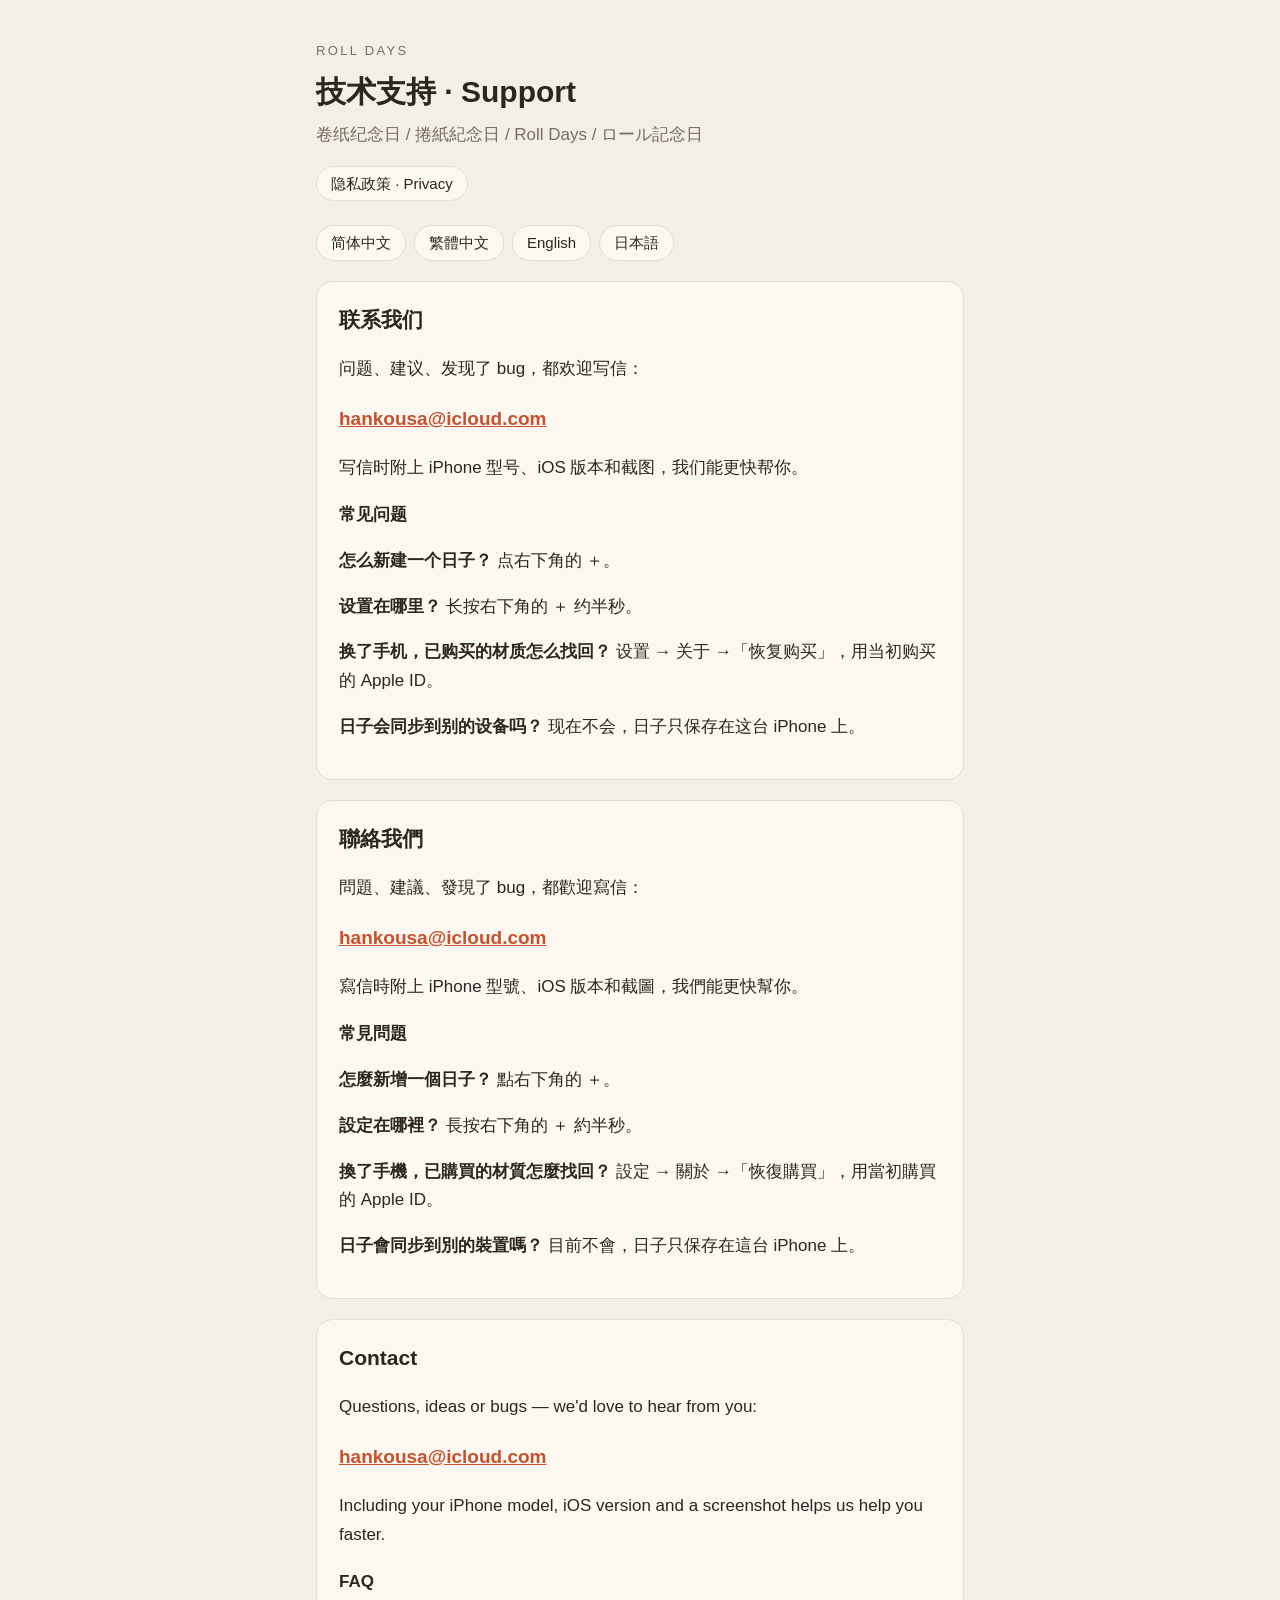
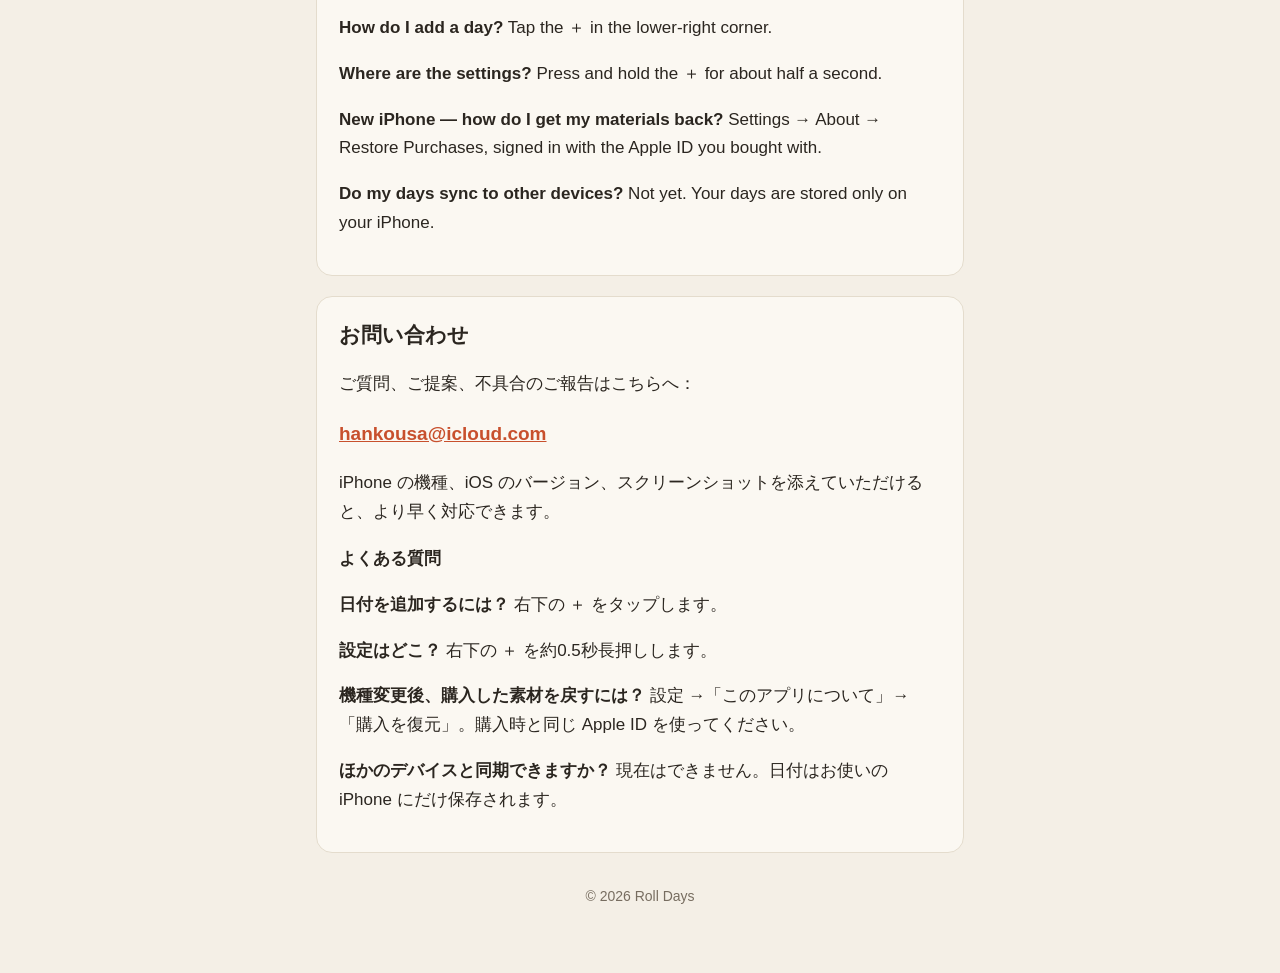
==== index.html @ dacdedac "卷纸纪念日：技术支持页和隐私政策页（四种语言） Co-Authored-By: Claude Opus 5.5 <noreply@anthropic.com>" ====
<!doctype html>
<html lang="zh-Hans">
<head>
<meta charset="utf-8">
<meta name="viewport" content="width=device-width, initial-scale=1">
<title>卷纸纪念日 · 技术支持 | Roll Days Support</title>
<link rel="stylesheet" href="style.css">
</head>
<body>
<main>
<header>
  <p class="brand">ROLL DAYS</p>
  <h1>技术支持 · Support</h1>
  <p>卷纸纪念日 / 捲紙紀念日 / Roll Days / ロール記念日</p>
  <nav class="pages"><a href="privacy.html">隐私政策 · Privacy</a></nav>
  <nav class="lang">
    <a href="#zh-hans">简体中文</a><a href="#zh-hant">繁體中文</a><a href="#en">English</a><a href="#ja">日本語</a>
  </nav>
</header>

<section id="zh-hans" lang="zh-Hans">
  <h2>联系我们</h2>
  <p>问题、建议、发现了 bug，都欢迎写信：</p>
  <p class="mail"><a href="mailto:hankousa@icloud.com">hankousa@icloud.com</a></p>
  <p>写信时附上 iPhone 型号、iOS 版本和截图，我们能更快帮你。</p>
  <h3>常见问题</h3>
  <p><strong>怎么新建一个日子？</strong> 点右下角的 ＋。</p>
  <p><strong>设置在哪里？</strong> 长按右下角的 ＋ 约半秒。</p>
  <p><strong>换了手机，已购买的材质怎么找回？</strong> 设置 → 关于 →「恢复购买」，用当初购买的 Apple ID。</p>
  <p><strong>日子会同步到别的设备吗？</strong> 现在不会，日子只保存在这台 iPhone 上。</p>
</section>

<section id="zh-hant" lang="zh-Hant">
  <h2>聯絡我們</h2>
  <p>問題、建議、發現了 bug，都歡迎寫信：</p>
  <p class="mail"><a href="mailto:hankousa@icloud.com">hankousa@icloud.com</a></p>
  <p>寫信時附上 iPhone 型號、iOS 版本和截圖，我們能更快幫你。</p>
  <h3>常見問題</h3>
  <p><strong>怎麼新增一個日子？</strong> 點右下角的 ＋。</p>
  <p><strong>設定在哪裡？</strong> 長按右下角的 ＋ 約半秒。</p>
  <p><strong>換了手機，已購買的材質怎麼找回？</strong> 設定 → 關於 →「恢復購買」，用當初購買的 Apple ID。</p>
  <p><strong>日子會同步到別的裝置嗎？</strong> 目前不會，日子只保存在這台 iPhone 上。</p>
</section>

<section id="en" lang="en">
  <h2>Contact</h2>
  <p>Questions, ideas or bugs — we'd love to hear from you:</p>
  <p class="mail"><a href="mailto:hankousa@icloud.com">hankousa@icloud.com</a></p>
  <p>Including your iPhone model, iOS version and a screenshot helps us help you faster.</p>
  <h3>FAQ</h3>
  <p><strong>How do I add a day?</strong> Tap the ＋ in the lower-right corner.</p>
  <p><strong>Where are the settings?</strong> Press and hold the ＋ for about half a second.</p>
  <p><strong>New iPhone — how do I get my materials back?</strong> Settings → About → Restore Purchases, signed in with the Apple ID you bought with.</p>
  <p><strong>Do my days sync to other devices?</strong> Not yet. Your days are stored only on your iPhone.</p>
</section>

<section id="ja" lang="ja">
  <h2>お問い合わせ</h2>
  <p>ご質問、ご提案、不具合のご報告はこちらへ：</p>
  <p class="mail"><a href="mailto:hankousa@icloud.com">hankousa@icloud.com</a></p>
  <p>iPhone の機種、iOS のバージョン、スクリーンショットを添えていただけると、より早く対応できます。</p>
  <h3>よくある質問</h3>
  <p><strong>日付を追加するには？</strong> 右下の ＋ をタップします。</p>
  <p><strong>設定はどこ？</strong> 右下の ＋ を約0.5秒長押しします。</p>
  <p><strong>機種変更後、購入した素材を戻すには？</strong> 設定 →「このアプリについて」→「購入を復元」。購入時と同じ Apple ID を使ってください。</p>
  <p><strong>ほかのデバイスと同期できますか？</strong> 現在はできません。日付はお使いの iPhone にだけ保存されます。</p>
</section>

<footer>© 2026 Roll Days</footer>
</main>
</body>
</html>
---- style.css ----
:root {
  --bg: #f4efe6; --card: #fbf8f2; --ink: #2b2620; --muted: #776d60;
  --accent: #c8502d; --line: #e4dccd;
}
@media (prefers-color-scheme: dark) {
  :root { --bg: #1d1a16; --card: #26221d; --ink: #eee6da; --muted: #a89c8c; --accent: #e9774f; --line: #3a342c; }
}
* { box-sizing: border-box; }
body {
  margin: 0; background: var(--bg); color: var(--ink);
  font: 17px/1.7 -apple-system, BlinkMacSystemFont, "PingFang SC", "Hiragino Sans", "Noto Sans CJK SC", sans-serif;
}
main { max-width: 680px; margin: 0 auto; padding: 40px 16px 64px; }
header .brand { font-size: 13px; letter-spacing: .18em; color: var(--muted); margin: 0; }
header h1 { font-size: 30px; margin: 4px 0 4px; }
header p { margin: 0; color: var(--muted); }
nav.lang { display: flex; flex-wrap: wrap; gap: 8px; margin: 24px 0 8px; }
nav.lang a, nav.pages a {
  color: var(--ink); text-decoration: none; border: 1px solid var(--line);
  background: var(--card); border-radius: 999px; padding: 4px 14px; font-size: 15px;
}
nav.pages { display: flex; gap: 8px; margin-top: 16px; }
section {
  background: var(--card); border: 1px solid var(--line); border-radius: 16px;
  padding: 20px 22px; margin-top: 20px;
}
section h2 { font-size: 21px; margin: 0 0 8px; }
section h3 { font-size: 17px; margin: 18px 0 4px; }
section ul { padding-left: 1.2em; margin: 8px 0; }
a { color: var(--accent); }
.mail { font-size: 19px; font-weight: 600; }
footer { margin-top: 32px; color: var(--muted); font-size: 14px; text-align: center; }
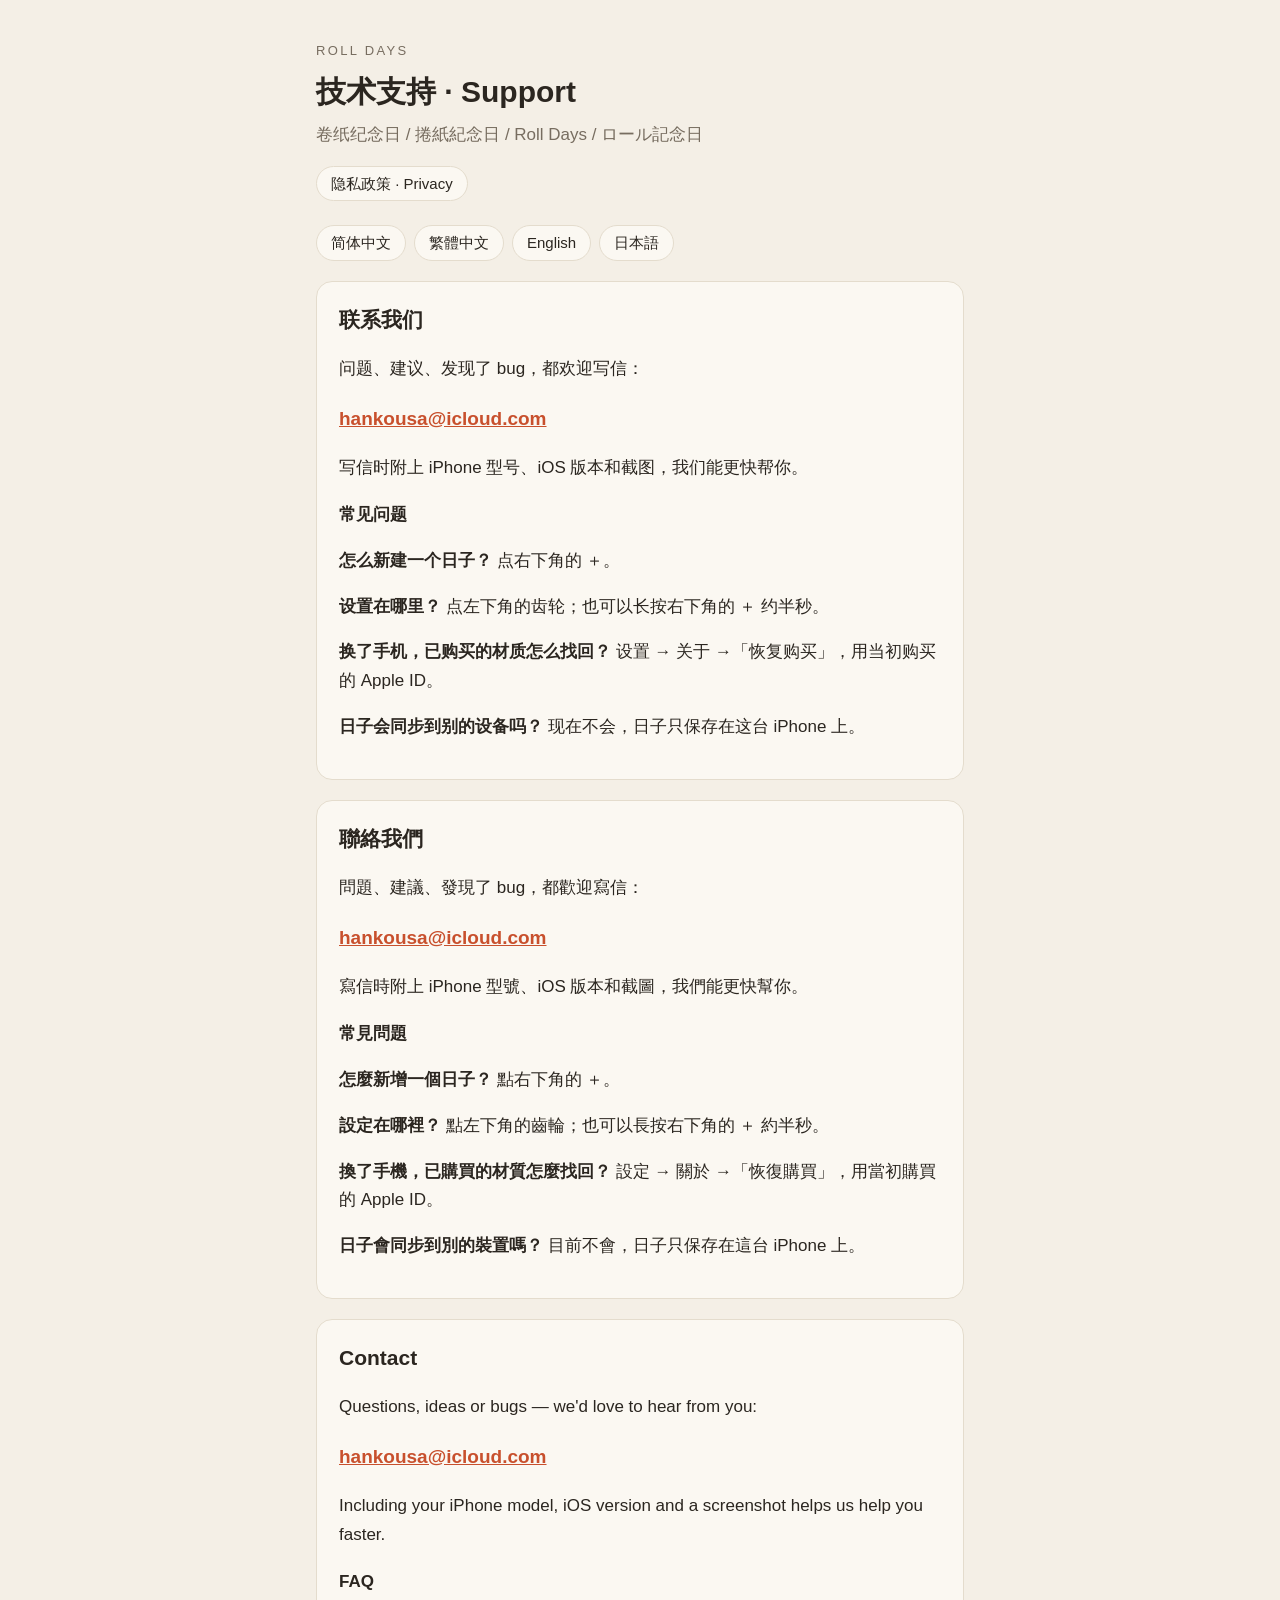
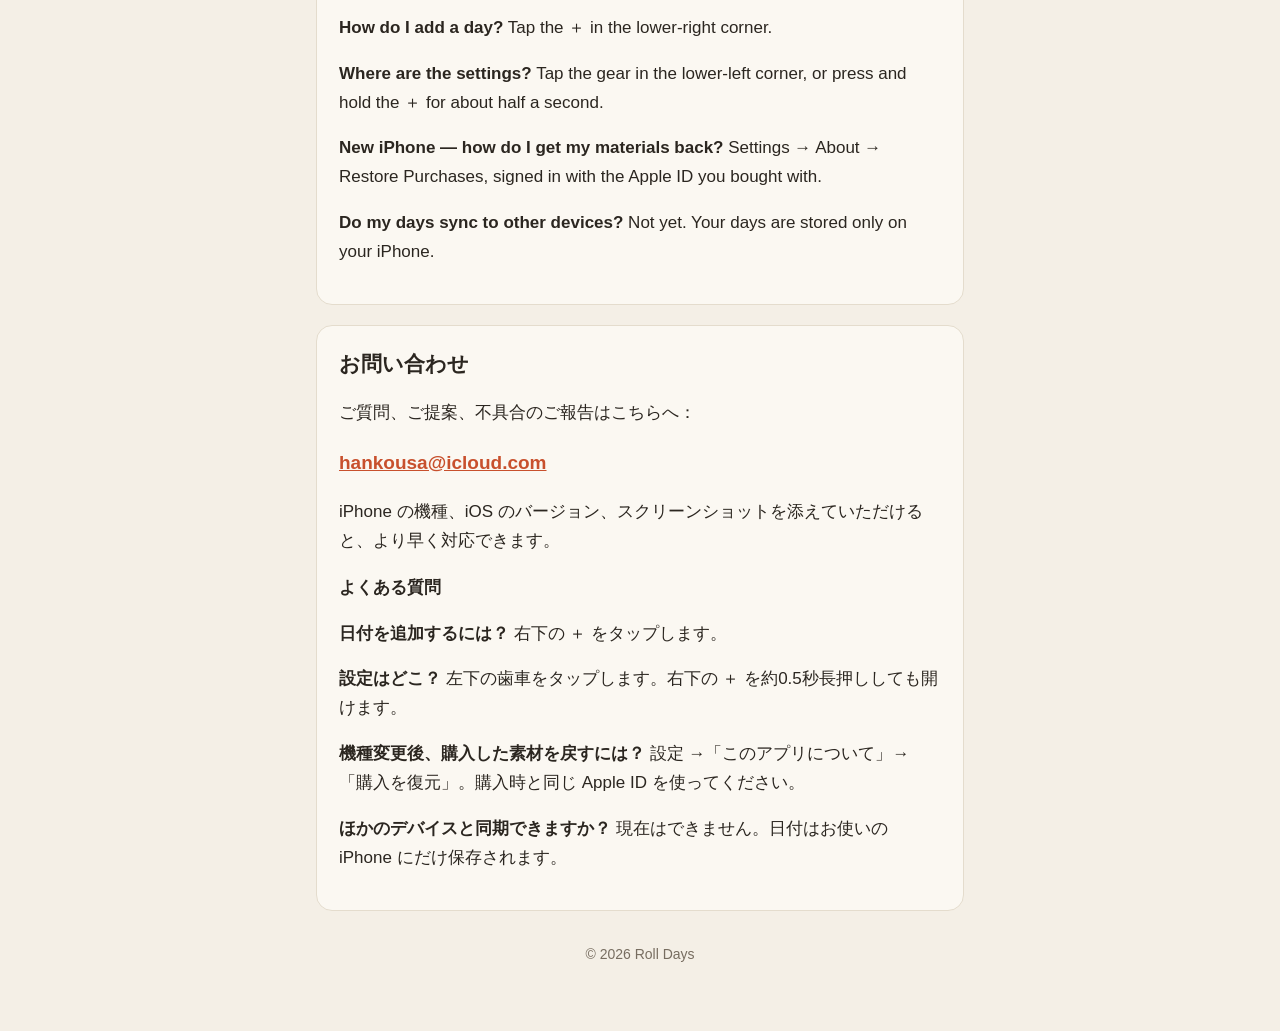
==== commit 57115b01: "常见问题：设置入口改成左下角齿轮（也可以长按 ＋）" ====
--- a/index.html
+++ b/index.html
@@ -25,7 +25,7 @@
   <p>写信时附上 iPhone 型号、iOS 版本和截图，我们能更快帮你。</p>
   <h3>常见问题</h3>
   <p><strong>怎么新建一个日子？</strong> 点右下角的 ＋。</p>
-  <p><strong>设置在哪里？</strong> 长按右下角的 ＋ 约半秒。</p>
+  <p><strong>设置在哪里？</strong> 点左下角的齿轮；也可以长按右下角的 ＋ 约半秒。</p>
   <p><strong>换了手机，已购买的材质怎么找回？</strong> 设置 → 关于 →「恢复购买」，用当初购买的 Apple ID。</p>
   <p><strong>日子会同步到别的设备吗？</strong> 现在不会，日子只保存在这台 iPhone 上。</p>
 </section>
@@ -37,7 +37,7 @@
   <p>寫信時附上 iPhone 型號、iOS 版本和截圖，我們能更快幫你。</p>
   <h3>常見問題</h3>
   <p><strong>怎麼新增一個日子？</strong> 點右下角的 ＋。</p>
-  <p><strong>設定在哪裡？</strong> 長按右下角的 ＋ 約半秒。</p>
+  <p><strong>設定在哪裡？</strong> 點左下角的齒輪；也可以長按右下角的 ＋ 約半秒。</p>
   <p><strong>換了手機，已購買的材質怎麼找回？</strong> 設定 → 關於 →「恢復購買」，用當初購買的 Apple ID。</p>
   <p><strong>日子會同步到別的裝置嗎？</strong> 目前不會，日子只保存在這台 iPhone 上。</p>
 </section>
@@ -49,7 +49,7 @@
   <p>Including your iPhone model, iOS version and a screenshot helps us help you faster.</p>
   <h3>FAQ</h3>
   <p><strong>How do I add a day?</strong> Tap the ＋ in the lower-right corner.</p>
-  <p><strong>Where are the settings?</strong> Press and hold the ＋ for about half a second.</p>
+  <p><strong>Where are the settings?</strong> Tap the gear in the lower-left corner, or press and hold the ＋ for about half a second.</p>
   <p><strong>New iPhone — how do I get my materials back?</strong> Settings → About → Restore Purchases, signed in with the Apple ID you bought with.</p>
   <p><strong>Do my days sync to other devices?</strong> Not yet. Your days are stored only on your iPhone.</p>
 </section>
@@ -61,7 +61,7 @@
   <p>iPhone の機種、iOS のバージョン、スクリーンショットを添えていただけると、より早く対応できます。</p>
   <h3>よくある質問</h3>
   <p><strong>日付を追加するには？</strong> 右下の ＋ をタップします。</p>
-  <p><strong>設定はどこ？</strong> 右下の ＋ を約0.5秒長押しします。</p>
+  <p><strong>設定はどこ？</strong> 左下の歯車をタップします。右下の ＋ を約0.5秒長押ししても開けます。</p>
   <p><strong>機種変更後、購入した素材を戻すには？</strong> 設定 →「このアプリについて」→「購入を復元」。購入時と同じ Apple ID を使ってください。</p>
   <p><strong>ほかのデバイスと同期できますか？</strong> 現在はできません。日付はお使いの iPhone にだけ保存されます。</p>
 </section>
